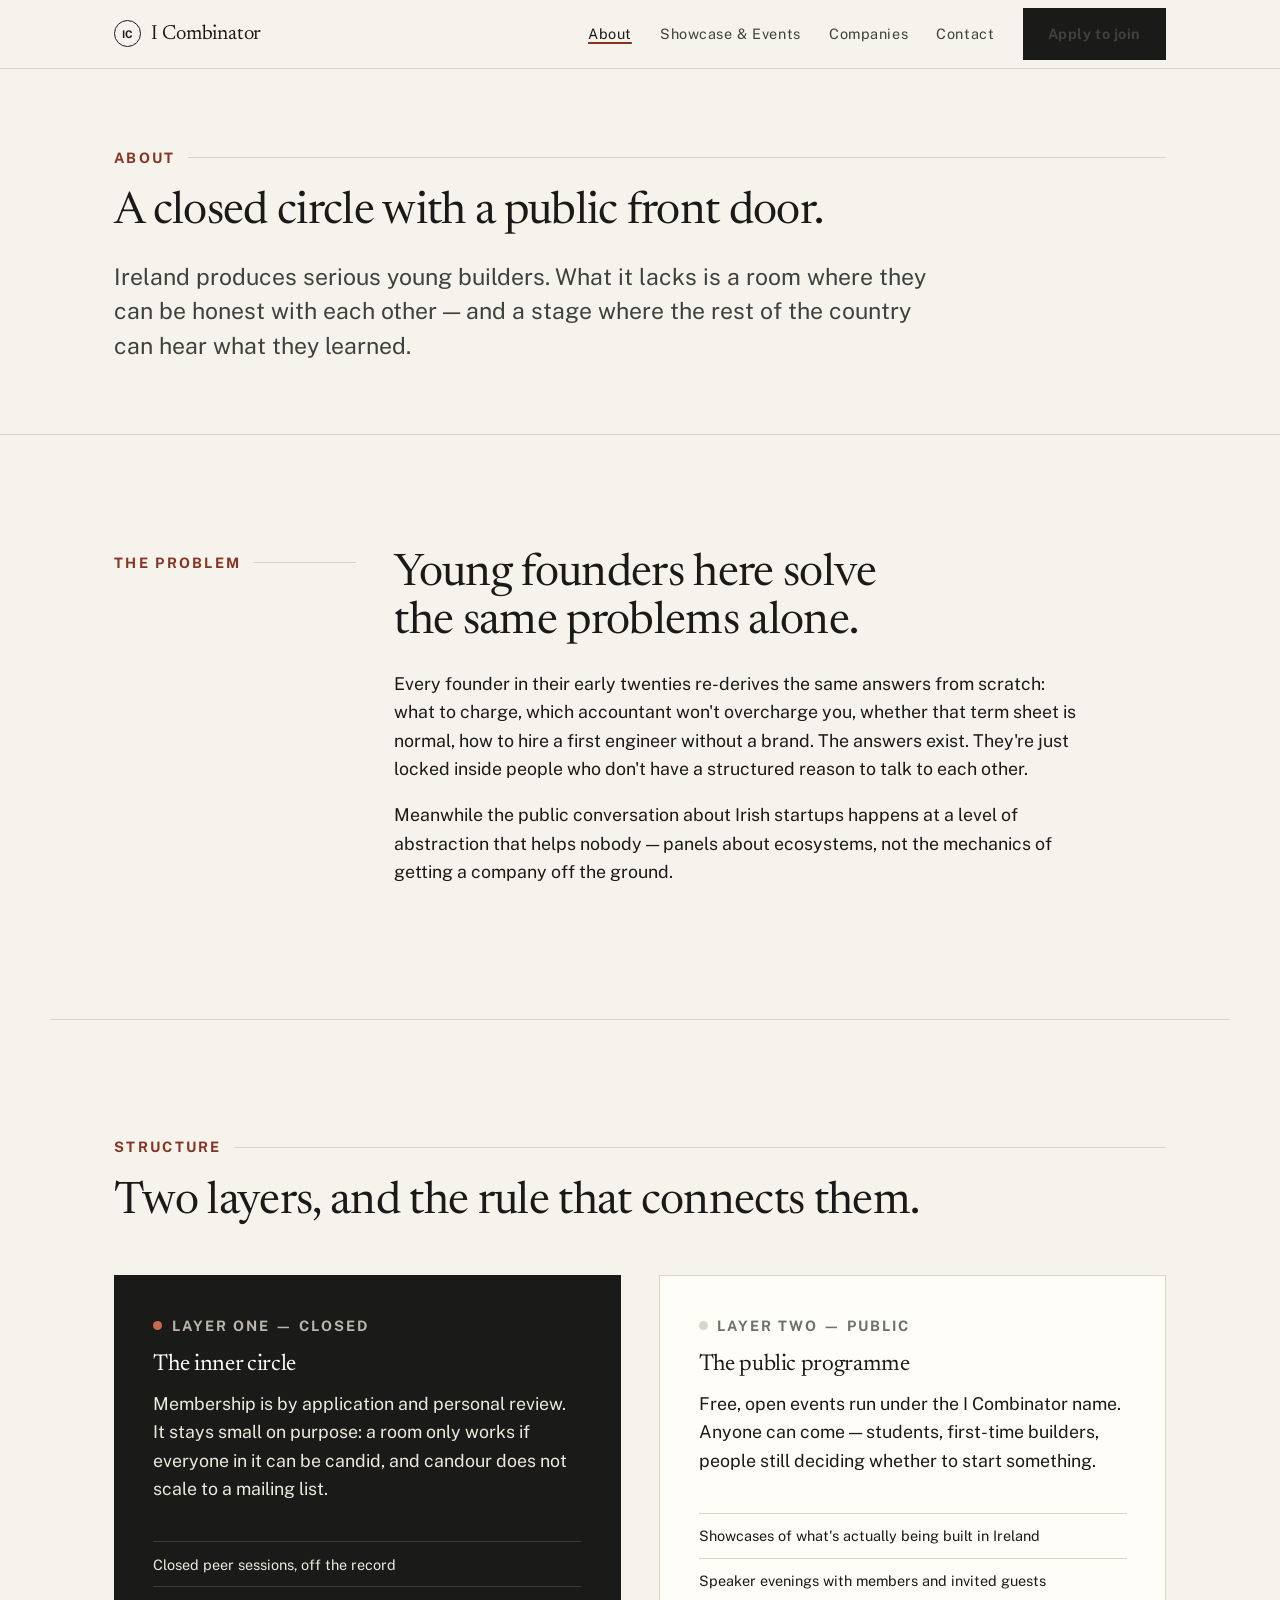
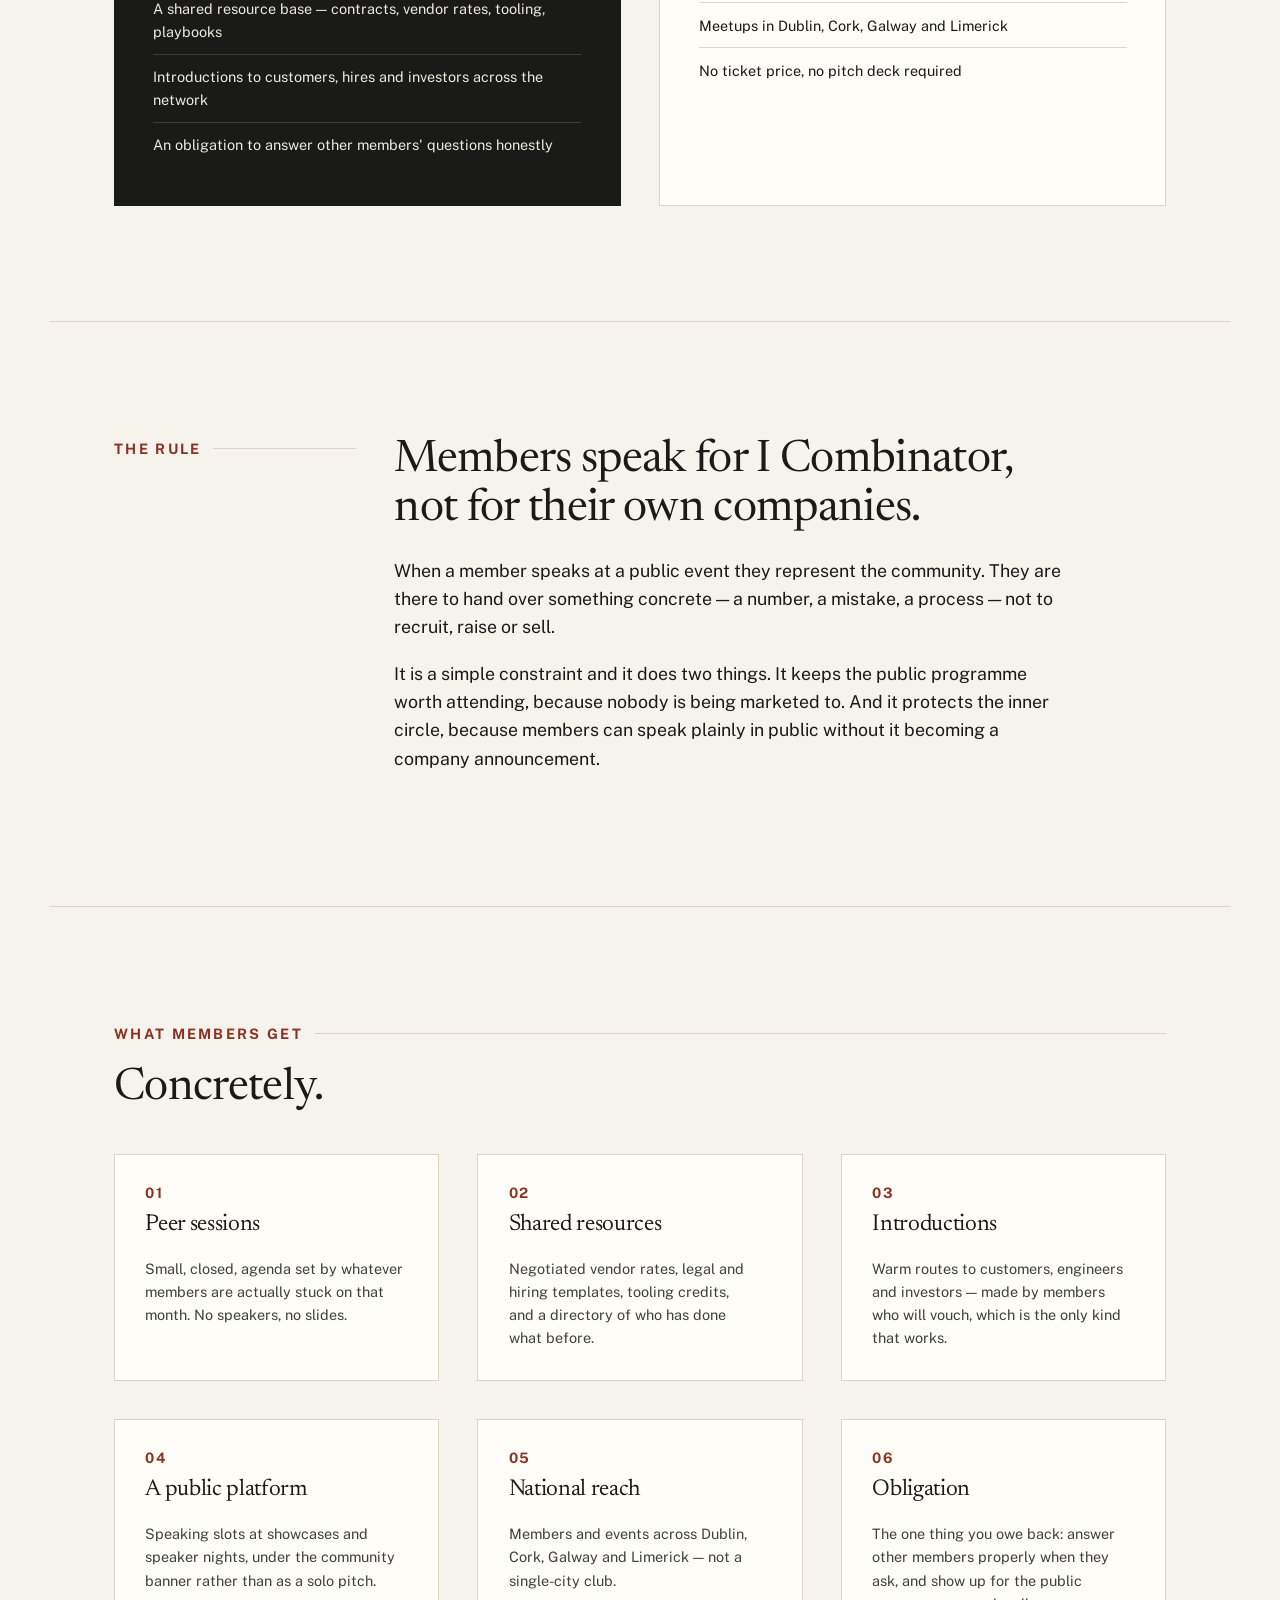
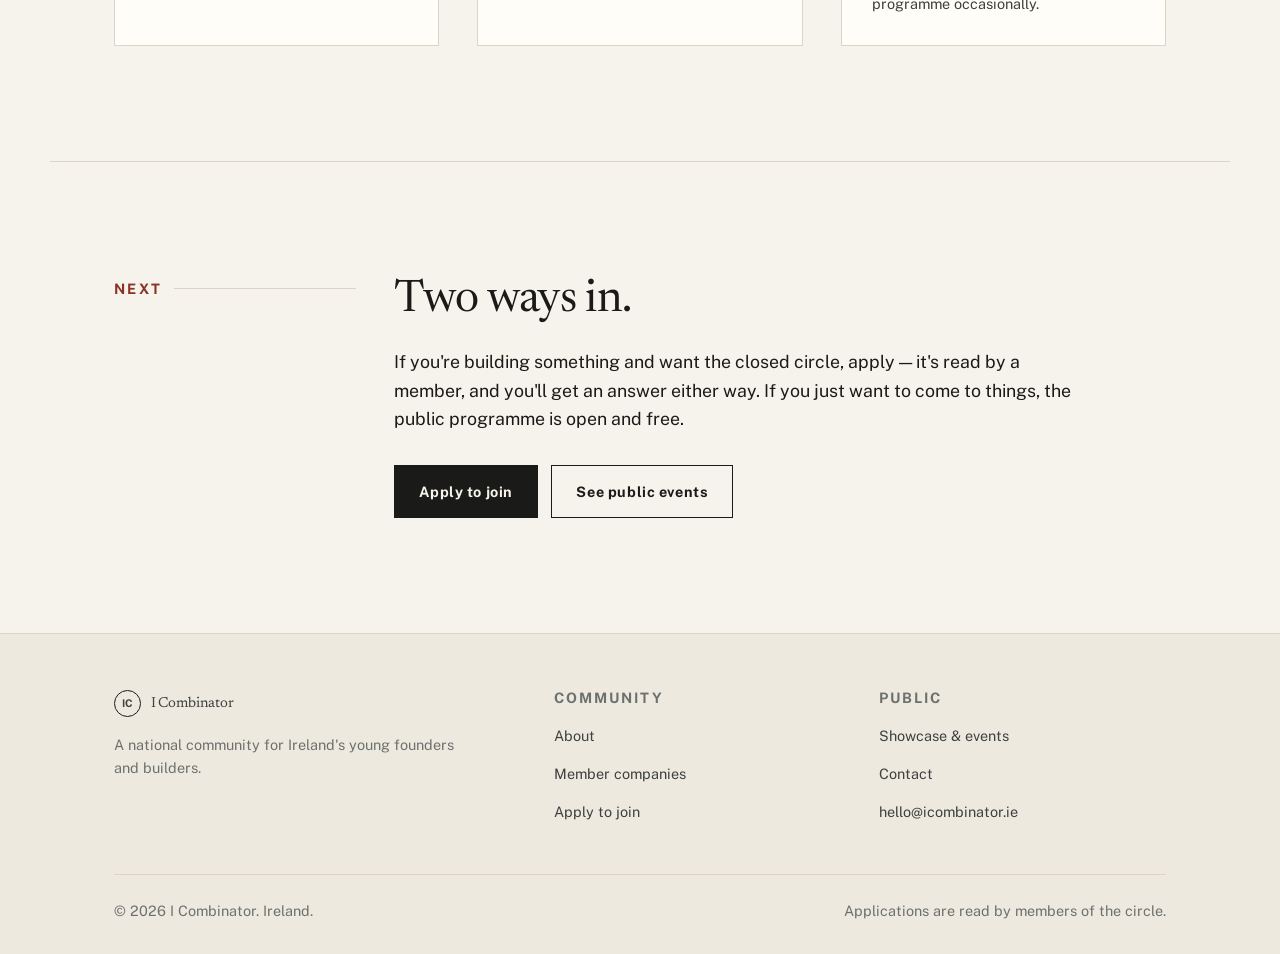
==== about.html @ bb3f9637 "Initial site: home, about, events, companies, apply, contact Static site (no build step), Matter.js-" ====
<!DOCTYPE html>
<html lang="en-IE">
<head>
<meta charset="utf-8">
<meta name="viewport" content="width=device-width, initial-scale=1">
<title>About — I Combinator</title>
<meta name="description" content="How I Combinator works: a closed inner circle of young Irish founders, and a public programme of showcases, talks and meetups they run on behalf of the community.">
<link rel="preconnect" href="https://fonts.googleapis.com">
<link rel="preconnect" href="https://fonts.gstatic.com" crossorigin>
<link href="https://fonts.googleapis.com/css2?family=Newsreader:opsz,wght@6..72,400;6..72,500&family=Public+Sans:wght@400;600;700&display=swap" rel="stylesheet">
<link rel="stylesheet" href="assets/css/site.css">
<script defer src="assets/js/site.js"></script>
</head>
<body>
<a class="skip" href="#main">Skip to content</a>

<header class="site-head">
  <div class="wrap site-head__inner">
    <a class="brand" href="index.html">
      <span class="brand__mark" aria-hidden="true">IC</span>
      <span>I Combinator</span>
    </a>
    <button class="nav-toggle" type="button" aria-expanded="false" aria-controls="primary-nav">Menu</button>
    <nav class="nav" id="primary-nav" aria-label="Primary">
      <a href="about.html" aria-current="page">About</a>
      <a href="events.html">Showcase &amp; Events</a>
      <a href="companies.html">Companies</a>
      <a href="contact.html">Contact</a>
      <a class="btn" href="apply.html">Apply to join</a>
    </nav>
  </div>
</header>

<main id="main">
  <div class="page-head">
    <div class="wrap">
      <p class="eyebrow">About</p>
      <h1>A closed circle with a public front door.</h1>
      <p class="lede">Ireland produces serious young builders. What it lacks is a room where they
        can be honest with each other — and a stage where the rest of the country can hear what
        they learned.</p>
    </div>
  </div>

  <section class="section wrap">
    <div class="split">
      <div><p class="eyebrow">The problem</p></div>
      <div class="measure">
        <h2>Young founders here solve the same problems alone.</h2>
        <p>Every founder in their early twenties re-derives the same answers from scratch: what to
          charge, which accountant won't overcharge you, whether that term sheet is normal, how to
          hire a first engineer without a brand. The answers exist. They're just locked inside people
          who don't have a structured reason to talk to each other.</p>
        <p>Meanwhile the public conversation about Irish startups happens at a level of abstraction
          that helps nobody — panels about ecosystems, not the mechanics of getting a company off
          the ground.</p>
      </div>
    </div>
  </section>

  <section class="section wrap">
    <p class="eyebrow">Structure</p>
    <h2>Two layers, and the rule that connects them.</h2>
    <div class="layers">
      <div class="layer layer--closed">
        <p class="layer__tag">Layer one — closed</p>
        <h3>The inner circle</h3>
        <p>Membership is by application and personal review. It stays small on purpose: a room only
          works if everyone in it can be candid, and candour does not scale to a mailing list.</p>
        <ul>
          <li>Closed peer sessions, off the record</li>
          <li>A shared resource base — contracts, vendor rates, tooling, playbooks</li>
          <li>Introductions to customers, hires and investors across the network</li>
          <li>An obligation to answer other members' questions honestly</li>
        </ul>
      </div>
      <div class="layer">
        <p class="layer__tag">Layer two — public</p>
        <h3>The public programme</h3>
        <p>Free, open events run under the I Combinator name. Anyone can come — students, first-time
          builders, people still deciding whether to start something.</p>
        <ul>
          <li>Showcases of what's actually being built in Ireland</li>
          <li>Speaker evenings with members and invited guests</li>
          <li>Meetups in Dublin, Cork, Galway and Limerick</li>
          <li>No ticket price, no pitch deck required</li>
        </ul>
      </div>
    </div>
  </section>

  <section class="section wrap">
    <div class="split">
      <div><p class="eyebrow">The rule</p></div>
      <div class="measure">
        <h2>Members speak for I Combinator, not for their own companies.</h2>
        <p>When a member speaks at a public event they represent the community. They are there to
          hand over something concrete — a number, a mistake, a process — not to recruit, raise or
          sell.</p>
        <p>It is a simple constraint and it does two things. It keeps the public programme worth
          attending, because nobody is being marketed to. And it protects the inner circle, because
          members can speak plainly in public without it becoming a company announcement.</p>
      </div>
    </div>
  </section>

  <section class="section wrap">
    <p class="eyebrow">What members get</p>
    <h2>Concretely.</h2>
    <div class="grid-3 numbered" style="margin-top:2.5rem">
      <div class="card">
        <h3>Peer sessions</h3>
        <p class="company__desc">Small, closed, agenda set by whatever members are actually stuck on
          that month. No speakers, no slides.</p>
      </div>
      <div class="card">
        <h3>Shared resources</h3>
        <p class="company__desc">Negotiated vendor rates, legal and hiring templates, tooling
          credits, and a directory of who has done what before.</p>
      </div>
      <div class="card">
        <h3>Introductions</h3>
        <p class="company__desc">Warm routes to customers, engineers and investors — made by members
          who will vouch, which is the only kind that works.</p>
      </div>
      <div class="card">
        <h3>A public platform</h3>
        <p class="company__desc">Speaking slots at showcases and speaker nights, under the community
          banner rather than as a solo pitch.</p>
      </div>
      <div class="card">
        <h3>National reach</h3>
        <p class="company__desc">Members and events across Dublin, Cork, Galway and Limerick — not
          a single-city club.</p>
      </div>
      <div class="card">
        <h3>Obligation</h3>
        <p class="company__desc">The one thing you owe back: answer other members properly when
          they ask, and show up for the public programme occasionally.</p>
      </div>
    </div>
  </section>

  <section class="section wrap">
    <div class="split">
      <div><p class="eyebrow">Next</p></div>
      <div class="measure">
        <h2>Two ways in.</h2>
        <p>If you're building something and want the closed circle, apply — it's read by a member,
          and you'll get an answer either way. If you just want to come to things, the public
          programme is open and free.</p>
        <div class="btn-row">
          <a class="btn" href="apply.html">Apply to join</a>
          <a class="btn btn--ghost" href="events.html">See public events</a>
        </div>
      </div>
    </div>
  </section>
</main>

<footer class="site-foot">
  <div class="wrap">
    <div class="foot-grid">
      <div>
        <a class="brand" href="index.html">
          <span class="brand__mark" aria-hidden="true">IC</span>
          <span>I Combinator</span>
        </a>
        <p class="form-note" style="margin-top:1rem">A national community for Ireland's young
          founders and builders.</p>
      </div>
      <div>
        <h4>Community</h4>
        <ul>
          <li><a href="about.html">About</a></li>
          <li><a href="companies.html">Member companies</a></li>
          <li><a href="apply.html">Apply to join</a></li>
        </ul>
      </div>
      <div>
        <h4>Public</h4>
        <ul>
          <li><a href="events.html">Showcase &amp; events</a></li>
          <li><a href="contact.html">Contact</a></li>
          <li><a href="mailto:hello@icombinator.ie">hello@icombinator.ie</a></li>
        </ul>
      </div>
    </div>
    <div class="foot-base">
      <span>&copy; <span data-year>2026</span> I Combinator. Ireland.</span>
      <span>Applications are read by members of the circle.</span>
    </div>
  </div>
</footer>
</body>
</html>
---- assets/css/site.css ----
/* I Combinator — design system.
   Editorial/institutional: strict grid, generous whitespace, restrained palette,
   serif display + civic grotesk text. No gradients, no blobs, no glass, no shadows. */

/* ---------- tokens ---------- */
:root {
  --ink:        #1a1a18;
  --ink-soft:   #3d413f;
  --ink-mute:   #6c716e;
  --paper:      #f6f3ec;
  --paper-2:    #eee9df;
  --line:       #dbd4c7;
  --accent:     #8a3324;   /* deep rust — deliberately unlike YC orange / EI navy-green */
  --accent-ink: #6d2818;
  --white:      #fffdf8;

  --w-page: 1180px;
  --gap: clamp(1.25rem, 3vw, 2.5rem);
  --pad-x: clamp(1.25rem, 5vw, 4rem);
  --section-y: clamp(4rem, 9vw, 8rem);

  --serif: "Newsreader", "Iowan Old Style", Georgia, "Times New Roman", serif;
  --sans: "Public Sans", -apple-system, BlinkMacSystemFont, "Segoe UI", Helvetica, Arial, sans-serif;

  --step--1: clamp(0.82rem, 0.79rem + 0.15vw, 0.9rem);
  --step-0:  clamp(1rem, 0.96rem + 0.2vw, 1.11rem);
  --step-1:  clamp(1.2rem, 1.12rem + 0.4vw, 1.5rem);
  --step-2:  clamp(1.5rem, 1.35rem + 0.75vw, 2.1rem);
  --step-3:  clamp(1.9rem, 1.6rem + 1.5vw, 3rem);
  --step-4:  clamp(2.4rem, 1.85rem + 2.75vw, 4.4rem);
}

/* ---------- reset ---------- */
*, *::before, *::after { box-sizing: border-box; }
html { -webkit-text-size-adjust: 100%; scroll-behavior: smooth; }
@media (prefers-reduced-motion: reduce) {
  html { scroll-behavior: auto; }
  *, *::before, *::after { animation-duration: .01ms !important; animation-iteration-count: 1 !important;
    transition-duration: .01ms !important; scroll-behavior: auto !important; }
}
body {
  margin: 0; background: var(--paper); color: var(--ink);
  font-family: var(--sans); font-size: var(--step-0); line-height: 1.6;
  text-rendering: optimizeLegibility;
}
img, svg { max-width: 100%; height: auto; display: block; }
h1, h2, h3, h4 { font-family: var(--serif); font-weight: 400; line-height: 1.08;
  letter-spacing: -0.015em; margin: 0 0 .5em; text-wrap: balance; }
h1 { font-size: var(--step-4); }
h2 { font-size: var(--step-3); }
h3 { font-size: var(--step-1); }
p { margin: 0 0 1em; text-wrap: pretty; }
a { color: inherit; text-underline-offset: .22em; text-decoration-thickness: 1px; }
:focus-visible { outline: 2.5px solid var(--accent); outline-offset: 3px; border-radius: 2px; }

/* ---------- layout ---------- */
.wrap { width: 100%; max-width: var(--w-page); margin-inline: auto; padding-inline: var(--pad-x); }
.section { padding-block: var(--section-y); }
.section + .section { border-top: 1px solid var(--line); }
.skip { position: absolute; left: -9999px; top: 0; background: var(--ink); color: var(--paper);
  padding: .75rem 1.25rem; z-index: 100; }
.skip:focus { left: 1rem; top: 1rem; }

.eyebrow {
  font-size: var(--step--1); letter-spacing: .16em; text-transform: uppercase;
  font-weight: 700; color: var(--accent); margin: 0 0 1.25rem;
  display: flex; align-items: center; gap: .75rem;
}
.eyebrow::after { content: ""; flex: 1; height: 1px; background: var(--line); }
.lede { font-size: var(--step-1); line-height: 1.5; color: var(--ink-soft); max-width: 46ch; }
.measure { max-width: 62ch; }

/* ---------- header ---------- */
.site-head { position: sticky; top: 0; z-index: 50; background: var(--paper);
  border-bottom: 1px solid var(--line); }
.site-head__inner { display: flex; align-items: center; justify-content: space-between; gap: 1rem;
  min-height: 68px; }
.brand { display: flex; align-items: center; gap: .6rem; font-family: var(--serif);
  font-size: 1.28rem; letter-spacing: -0.01em; text-decoration: none; }
.brand__mark { width: 27px; height: 27px; flex: none; border: 1.5px solid var(--ink); border-radius: 50%;
  display: grid; place-items: center; font-family: var(--sans); font-size: .66rem;
  font-weight: 700; letter-spacing: -0.02em; }
.nav { display: flex; align-items: center; gap: clamp(1rem, 2.2vw, 2rem); }
.nav a { font-size: var(--step--1); letter-spacing: .04em; text-decoration: none; color: var(--ink-soft); }
.nav a:hover, .nav a[aria-current="page"] { color: var(--ink); }
.nav a[aria-current="page"] { text-decoration: underline; text-decoration-color: var(--accent);
  text-decoration-thickness: 2px; }
.nav-toggle { display: none; }

@media (max-width: 880px) {
  .site-head__inner { position: relative; }
  .nav-toggle { display: inline-flex; align-items: center; gap: .5rem; background: none;
    border: 1px solid var(--line); padding: .55rem .8rem; font: inherit; font-size: var(--step--1);
    color: var(--ink); cursor: pointer; min-height: 44px; }
  .nav { position: absolute; inset: 100% 0 auto 0; flex-direction: column; align-items: stretch;
    gap: 0; background: var(--paper); border-bottom: 1px solid var(--line);
    padding: .5rem 0; margin-top: 1px; }
  .nav[hidden] { display: none; }
  .nav a { padding: .9rem 0; font-size: var(--step-0); min-height: 44px; display: flex;
    align-items: center; }
  .nav .btn { margin-top: .5rem; justify-content: center; }
}

/* ---------- buttons ---------- */
.btn { display: inline-flex; align-items: center; justify-content: center; gap: .5rem;
  padding: .85rem 1.5rem; min-height: 46px; font-size: var(--step--1); font-weight: 700;
  letter-spacing: .04em; text-decoration: none; border: 1px solid var(--ink); cursor: pointer;
  background: var(--ink); color: var(--paper); font-family: inherit;
  transition: background .18s ease, color .18s ease, border-color .18s ease; }
.btn:hover { background: var(--accent); border-color: var(--accent); }
.btn--ghost { background: transparent; color: var(--ink); }
.btn--ghost:hover { background: var(--ink); color: var(--paper); border-color: var(--ink); }
.btn-row { display: flex; flex-wrap: wrap; gap: .85rem; margin-top: 2rem; }

/* ---------- hero ---------- */
.hero { padding-block: clamp(3.5rem, 8vw, 7rem) clamp(3rem, 6vw, 5.5rem); }
.hero__grid { display: grid; grid-template-columns: 1.35fr .9fr; gap: var(--gap); align-items: end; }
.hero h1 { margin-bottom: .35em; }
.hero__meta { border-left: 1px solid var(--line); padding-left: var(--gap); }
.hero__stat { display: block; font-family: var(--serif); font-size: var(--step-2); line-height: 1; }
.hero__statlabel { font-size: var(--step--1); color: var(--ink-mute); letter-spacing: .08em;
  text-transform: uppercase; margin: .4rem 0 1.75rem; display: block; }
@media (max-width: 880px) {
  .hero__grid { grid-template-columns: 1fr; align-items: start; }
  .hero__meta { border-left: 0; border-top: 1px solid var(--line); padding-left: 0; padding-top: var(--gap); }
}

/* ---------- two-layer diagram ---------- */
.layers { display: grid; grid-template-columns: repeat(2, 1fr); gap: var(--gap); margin-top: 3rem; }
.layer { border: 1px solid var(--line); background: var(--white); padding: clamp(1.5rem, 3vw, 2.5rem);
  display: flex; flex-direction: column; }
.layer__tag { font-size: var(--step--1); letter-spacing: .14em; text-transform: uppercase; font-weight: 700;
  color: var(--ink-mute); margin-bottom: 1rem; display: flex; align-items: center; gap: .6rem; }
.layer__tag::before { content: ""; width: 9px; height: 9px; border-radius: 50%; background: var(--line); }
.layer--closed { background: var(--ink); color: var(--paper-2); border-color: var(--ink); }
.layer--closed .layer__tag { color: #b9b5ab; }
.layer--closed .layer__tag::before { background: #c96a4e; }
.layer--closed h3 { color: var(--white); }
.layer ul { margin: 1.25rem 0 0; padding: 0; list-style: none; }
.layer li { padding: .65rem 0; border-top: 1px solid var(--line); font-size: var(--step--1); }
.layer--closed li { border-color: #3a3a36; }
@media (max-width: 760px) { .layers { grid-template-columns: 1fr; } }

/* ---------- grids ---------- */
.grid-3 { display: grid; grid-template-columns: repeat(auto-fit, minmax(min(100%, 270px), 1fr)); gap: var(--gap); }
.grid-2 { display: grid; grid-template-columns: repeat(auto-fit, minmax(min(100%, 340px), 1fr)); gap: var(--gap); }
.split { display: grid; grid-template-columns: minmax(0, 22ch) minmax(0, 1fr); gap: var(--gap); }
@media (max-width: 760px) { .split { grid-template-columns: 1fr; } }

.numbered { counter-reset: n; }
.numbered > * { counter-increment: n; }
.numbered h3::before { content: counter(n, decimal-leading-zero); font-family: var(--sans);
  font-size: var(--step--1); font-weight: 700; color: var(--accent); display: block;
  margin-bottom: .75rem; letter-spacing: .1em; }

/* ---------- cards ---------- */
.card { border: 1px solid var(--line); background: var(--white); padding: clamp(1.25rem, 2.5vw, 1.9rem);
  display: flex; flex-direction: column; gap: .5rem; }
.card__meta { font-size: var(--step--1); color: var(--ink-mute); letter-spacing: .06em;
  text-transform: uppercase; }

.company { gap: .75rem; }
.company__logo { width: 46px; height: 46px; border: 1px solid var(--line); display: grid;
  place-items: center; font-family: var(--serif); font-size: 1.25rem; background: var(--paper-2);
  color: var(--ink); flex: none; }
.company__name { font-family: var(--serif); font-size: var(--step-1); margin: 0; }
.company__desc { color: var(--ink-soft); font-size: var(--step--1); margin: 0; }
.company__founder { font-size: var(--step--1); color: var(--ink-mute); margin-top: auto; padding-top: .9rem;
  border-top: 1px solid var(--line); }
.company__founder a { color: var(--ink-soft); }
.tag { display: inline-block; font-size: .72rem; letter-spacing: .1em; text-transform: uppercase;
  border: 1px solid var(--line); padding: .25rem .55rem; color: var(--ink-mute); }
.filters { display: flex; flex-wrap: wrap; gap: .6rem; margin-bottom: 2.5rem; }
.filter { font: inherit; font-size: var(--step--1); letter-spacing: .06em; text-transform: uppercase;
  background: none; border: 1px solid var(--line); padding: .6rem 1rem; min-height: 44px;
  cursor: pointer; color: var(--ink-soft); }
.filter[aria-pressed="true"] { background: var(--ink); color: var(--paper); border-color: var(--ink); }

/* ---------- events ---------- */
.event { display: grid; grid-template-columns: 140px 1fr auto; gap: var(--gap); align-items: start;
  padding-block: 2rem; border-top: 1px solid var(--line); }
.event:last-child { border-bottom: 1px solid var(--line); }
.event__date { font-family: var(--serif); font-size: var(--step-1); line-height: 1.1; }
.event__date span { display: block; font-family: var(--sans); font-size: var(--step--1);
  color: var(--ink-mute); letter-spacing: .08em; text-transform: uppercase; margin-top: .3rem; }
.event__body h3 { margin-bottom: .35em; }
.event__body p { margin-bottom: .5rem; }
@media (max-width: 760px) {
  .event { grid-template-columns: 1fr; gap: 1rem; }
  .event__date { display: flex; align-items: baseline; gap: .6rem; }
  .event__date span { margin-top: 0; }
}

/* ---------- forms ---------- */
.form { display: grid; gap: 1.5rem; max-width: 46rem; }
.field { display: grid; gap: .45rem; }
.field label { font-size: var(--step--1); font-weight: 700; letter-spacing: .03em; }
.field .hint { font-size: var(--step--1); color: var(--ink-mute); }
.req { color: var(--accent); }
input, textarea, select { font: inherit; font-size: var(--step-0); padding: .8rem .9rem; min-height: 46px;
  border: 1px solid var(--line); background: var(--white); color: var(--ink); border-radius: 0; width: 100%; }
input:focus, textarea:focus, select:focus { border-color: var(--ink); }
textarea { min-height: 8rem; resize: vertical; line-height: 1.55; }
.field--error input, .field--error textarea, .field--error select { border-color: var(--accent); }
.error-msg { font-size: var(--step--1); color: var(--accent-ink); font-weight: 700; }
.error-msg[hidden] { display: none; }
.field-row { display: grid; grid-template-columns: 1fr 1fr; gap: 1.5rem; }
@media (max-width: 620px) { .field-row { grid-template-columns: 1fr; } }
.form-note { font-size: var(--step--1); color: var(--ink-mute); max-width: 56ch; }
.consent { display: grid; grid-template-columns: auto 1fr; gap: .75rem; align-items: start; }
.consent input { width: 20px; height: 20px; min-height: 20px; margin-top: .2rem; accent-color: var(--accent); }
.consent label { font-weight: 400; font-size: var(--step--1); color: var(--ink-soft); }

.status { padding: 1rem 1.25rem; border: 1px solid var(--ink); background: var(--white);
  font-size: var(--step--1); }
.status[hidden] { display: none; }

.subscribe { display: flex; gap: .75rem; flex-wrap: wrap; max-width: 34rem; }
.subscribe input { flex: 1 1 15rem; }

/* ---------- checklist ---------- */
.check { list-style: none; padding: 0; margin: 0; display: grid; gap: .85rem; }
.check li { display: grid; grid-template-columns: auto 1fr; gap: .75rem; align-items: start; }
.check li::before { content: "—"; color: var(--accent); font-weight: 700; }

/* ---------- footer ---------- */
.site-foot { border-top: 1px solid var(--line); background: var(--paper-2); padding-block: 3.5rem 2rem; }
.foot-grid { display: grid; grid-template-columns: 1.4fr repeat(2, minmax(0, 1fr)); gap: var(--gap); }
.foot-grid h4 { font-family: var(--sans); font-size: var(--step--1); letter-spacing: .14em;
  text-transform: uppercase; color: var(--ink-mute); font-weight: 700; margin-bottom: 1rem; }
.foot-grid ul { list-style: none; margin: 0; padding: 0; display: grid; gap: .6rem; }
.foot-grid a { font-size: var(--step--1); color: var(--ink-soft); text-decoration: none; }
.foot-grid a:hover { color: var(--ink); text-decoration: underline; }
.foot-base { margin-top: 3rem; padding-top: 1.5rem; border-top: 1px solid var(--line);
  display: flex; flex-wrap: wrap; gap: 1rem; justify-content: space-between;
  font-size: var(--step--1); color: var(--ink-mute); }
@media (max-width: 760px) { .foot-grid { grid-template-columns: 1fr; } }

/* ---------- page header ---------- */
.page-head { padding-block: clamp(3rem, 6vw, 5rem) clamp(2rem, 4vw, 3rem);
  border-bottom: 1px solid var(--line); }
.page-head h1 { font-size: var(--step-3); }
.page-head .lede { max-width: 58ch; }
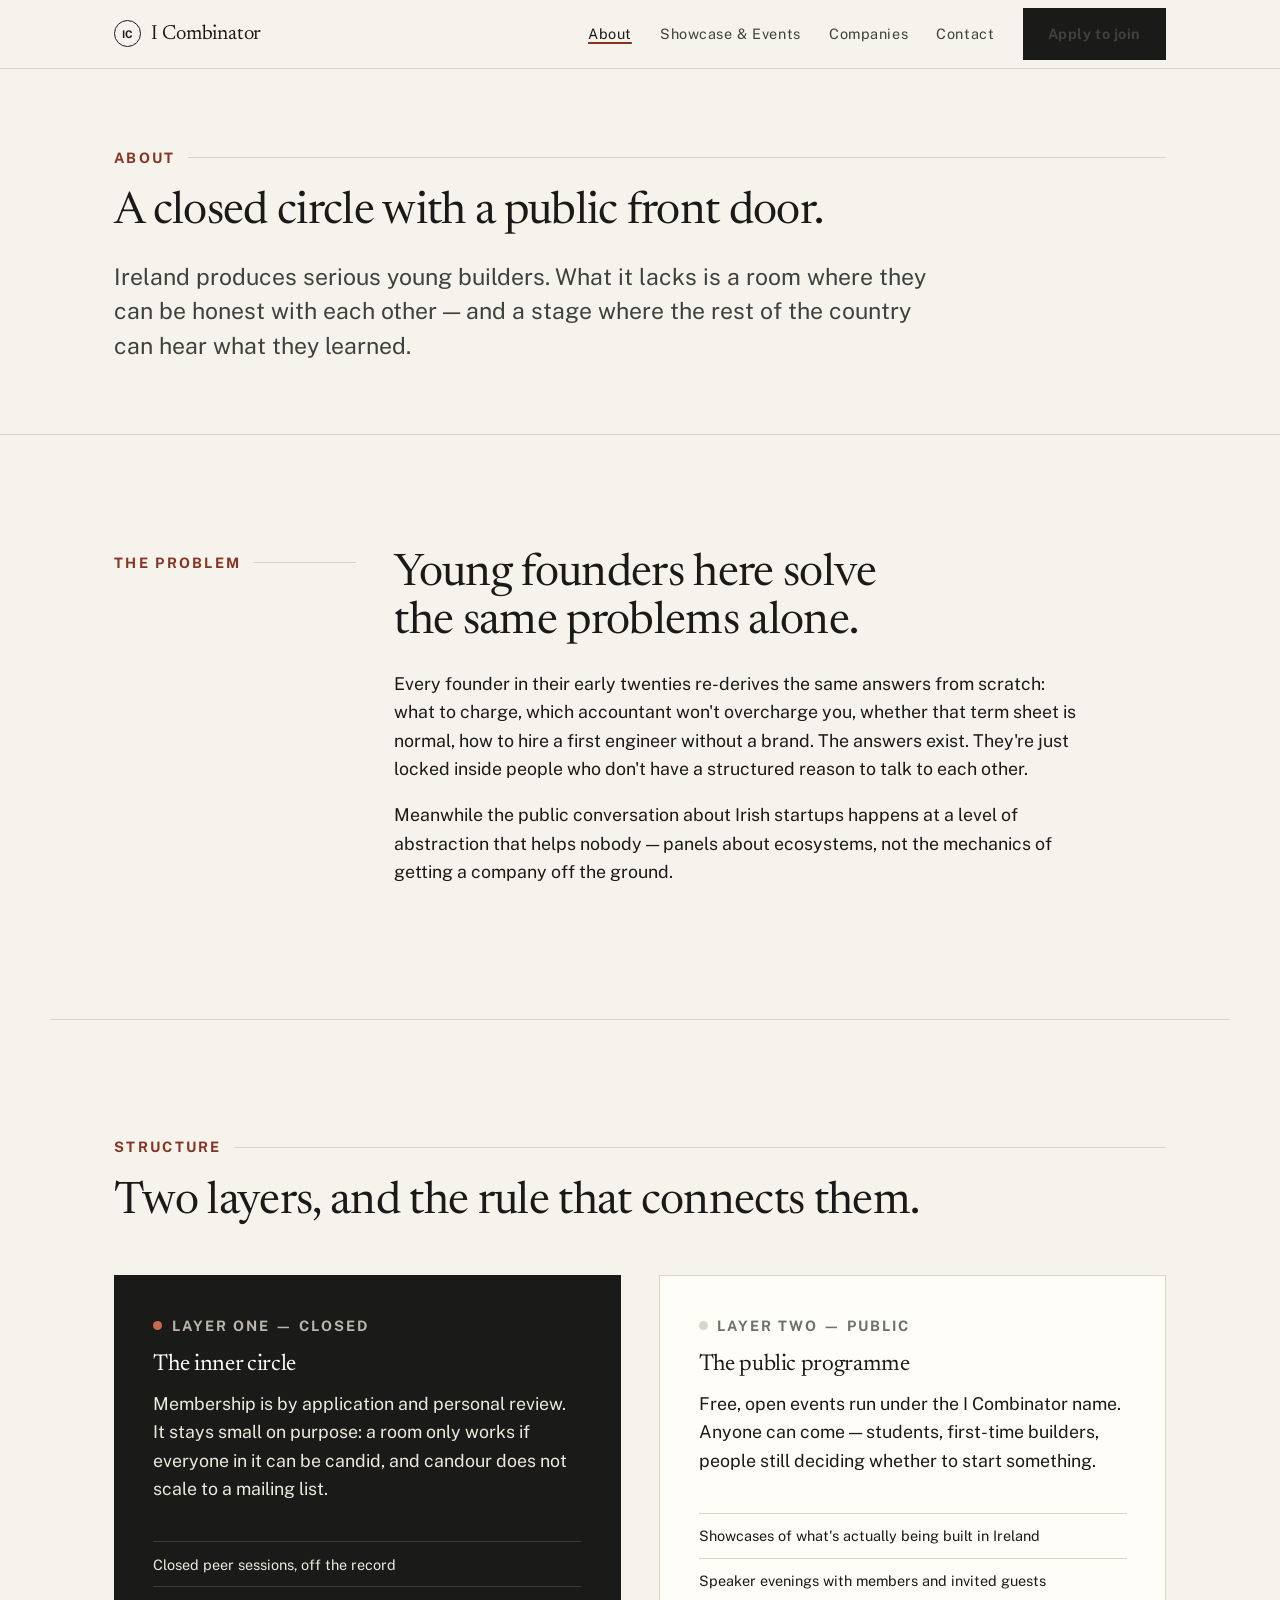
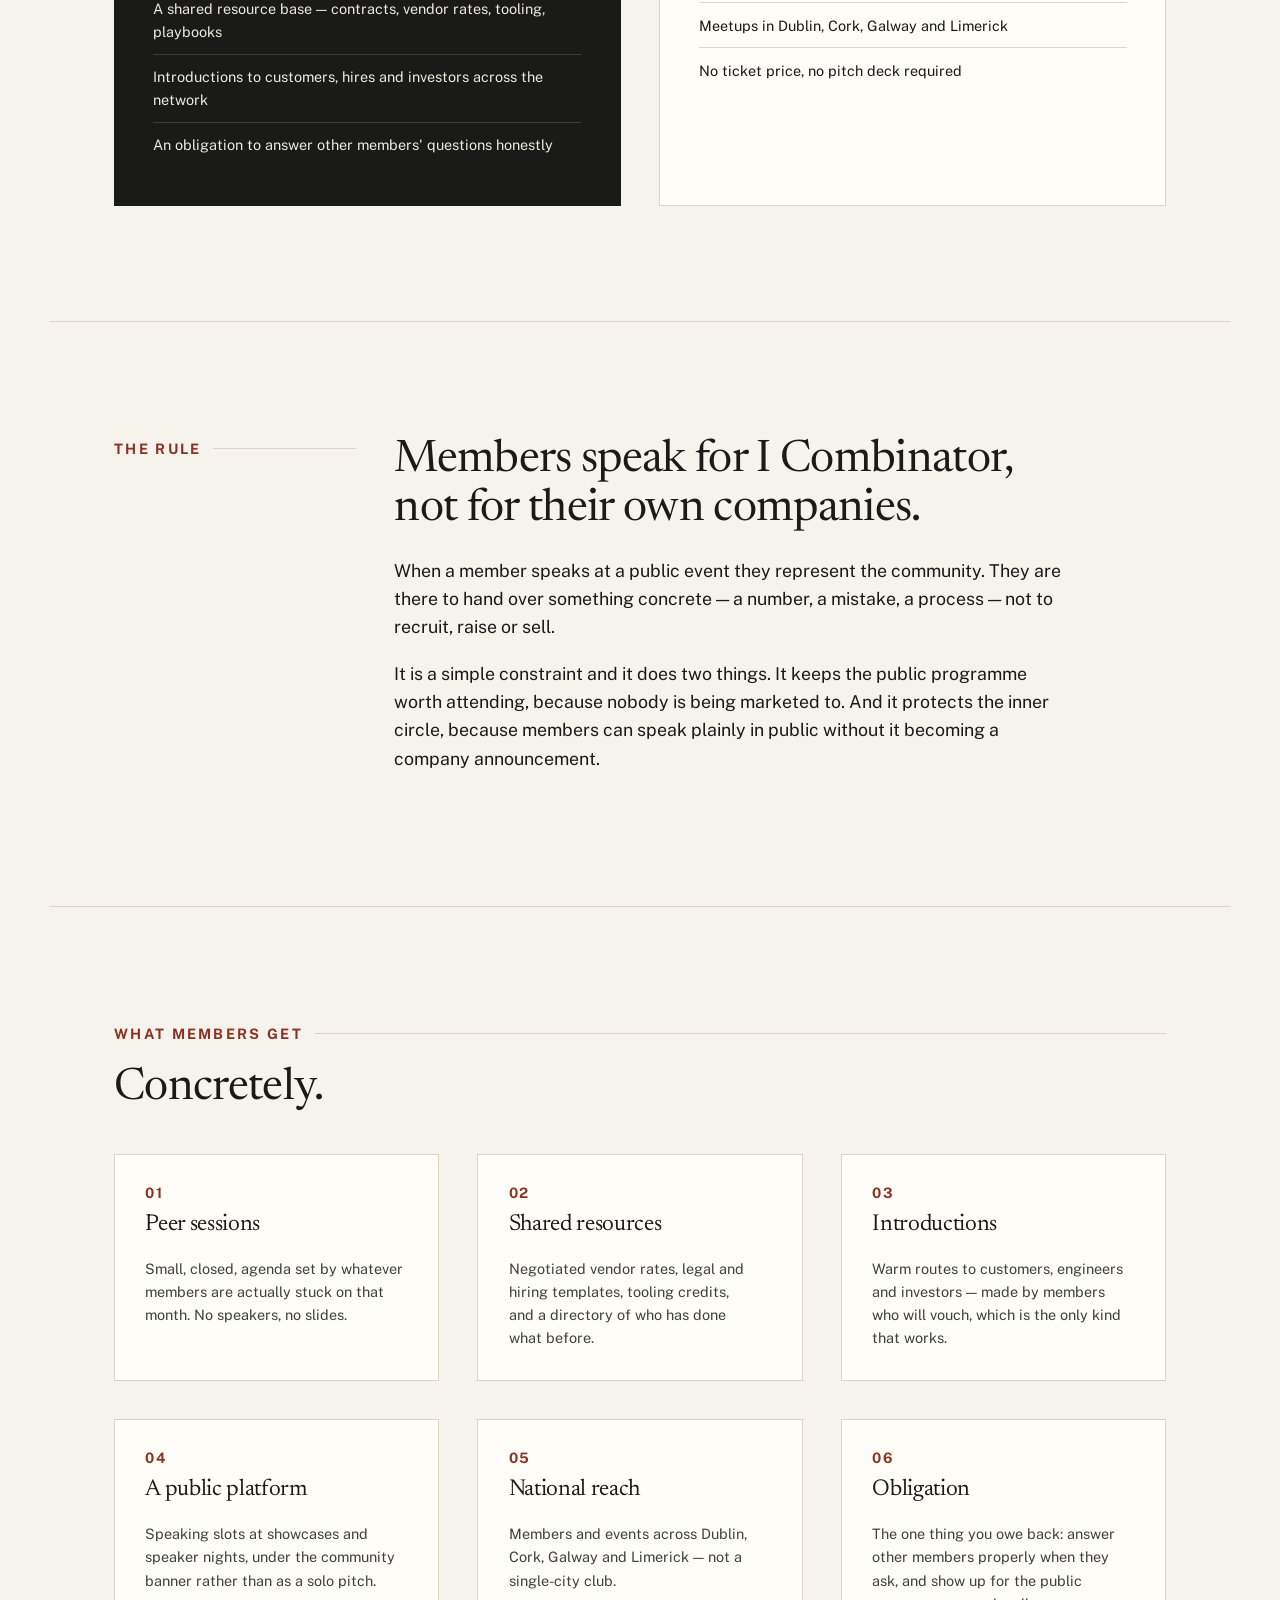
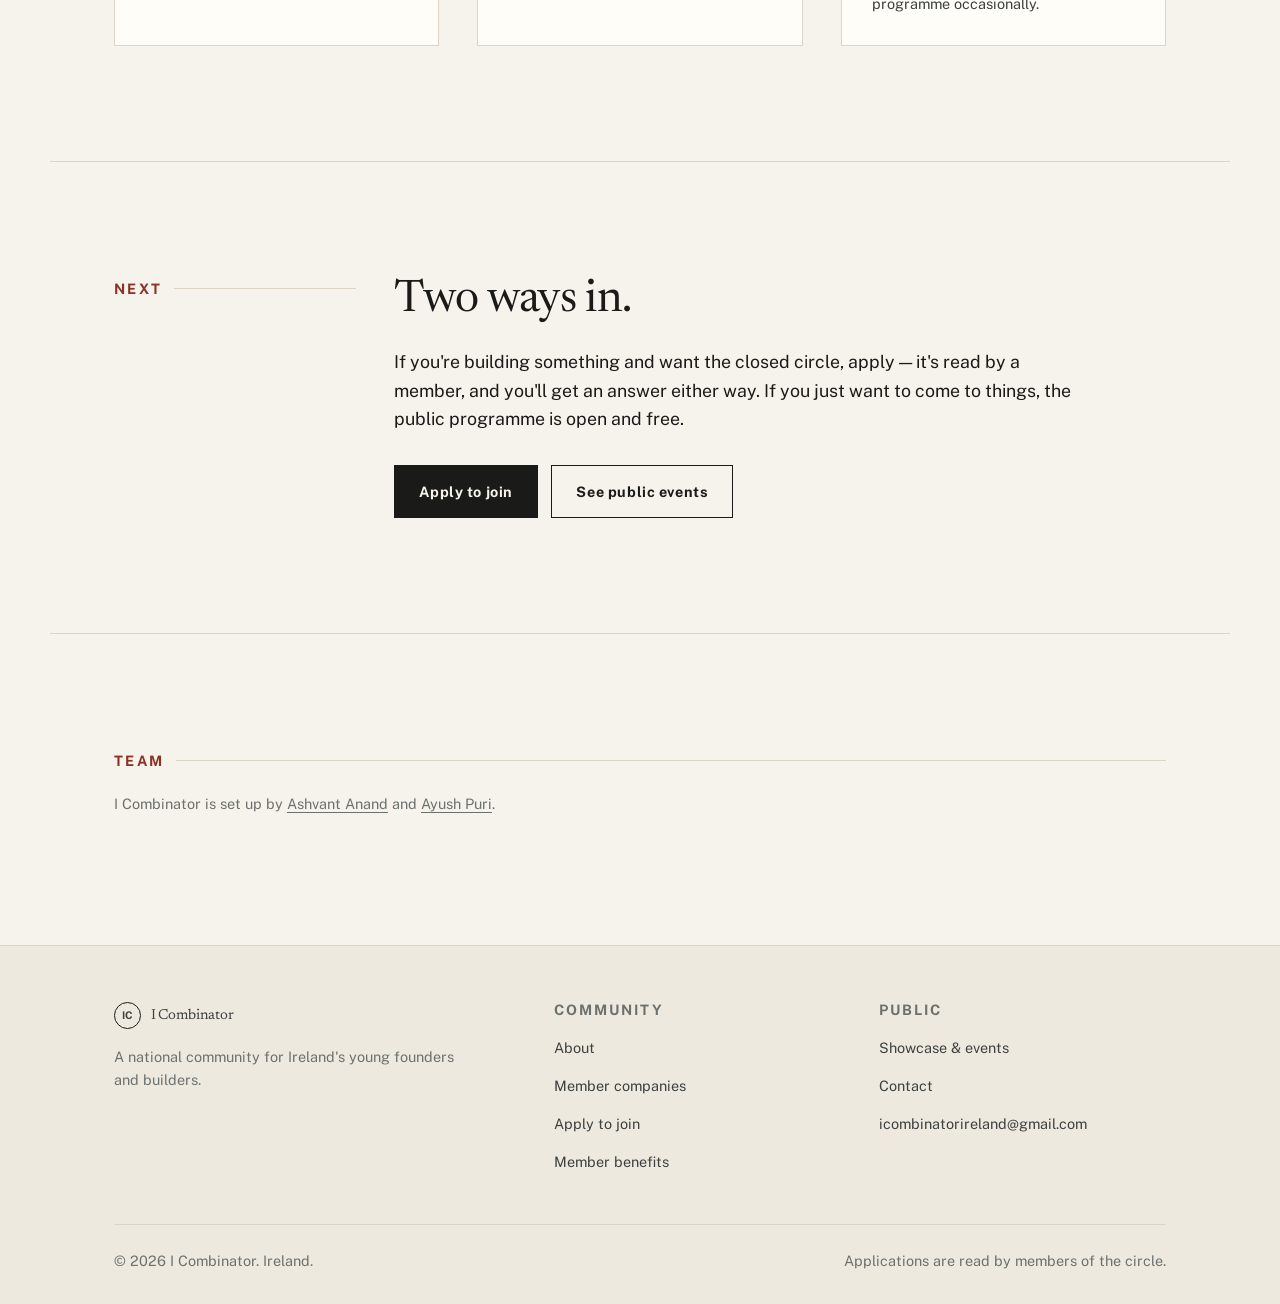
==== commit c315731f: "Wire mailing list to icombinatorireland@gmail.com, trim directory to Krios, add member benefits page" ====
--- a/about.html
+++ b/about.html
@@ -156,6 +156,14 @@
       </div>
     </div>
   </section>
+
+  <section class="section wrap">
+    <p class="eyebrow">Team</p>
+    <p class="form-note">I Combinator is set up by
+      <a href="https://www.linkedin.com/in/ashvant-anand-331b65392/" target="_blank" rel="noopener noreferrer">Ashvant Anand</a>
+      and
+      <a href="https://www.linkedin.com/in/ayush-puri-4b88b8357/" target="_blank" rel="noopener noreferrer">Ayush Puri</a>.</p>
+  </section>
 </main>
 
 <footer class="site-foot">
@@ -175,6 +183,7 @@
           <li><a href="about.html">About</a></li>
           <li><a href="companies.html">Member companies</a></li>
           <li><a href="apply.html">Apply to join</a></li>
+          <li><a href="benefits.html">Member benefits</a></li>
         </ul>
       </div>
       <div>
@@ -182,7 +191,7 @@
         <ul>
           <li><a href="events.html">Showcase &amp; events</a></li>
           <li><a href="contact.html">Contact</a></li>
-          <li><a href="mailto:hello@icombinator.ie">hello@icombinator.ie</a></li>
+          <li><a href="mailto:icombinatorireland@gmail.com">icombinatorireland@gmail.com</a></li>
         </ul>
       </div>
     </div>
